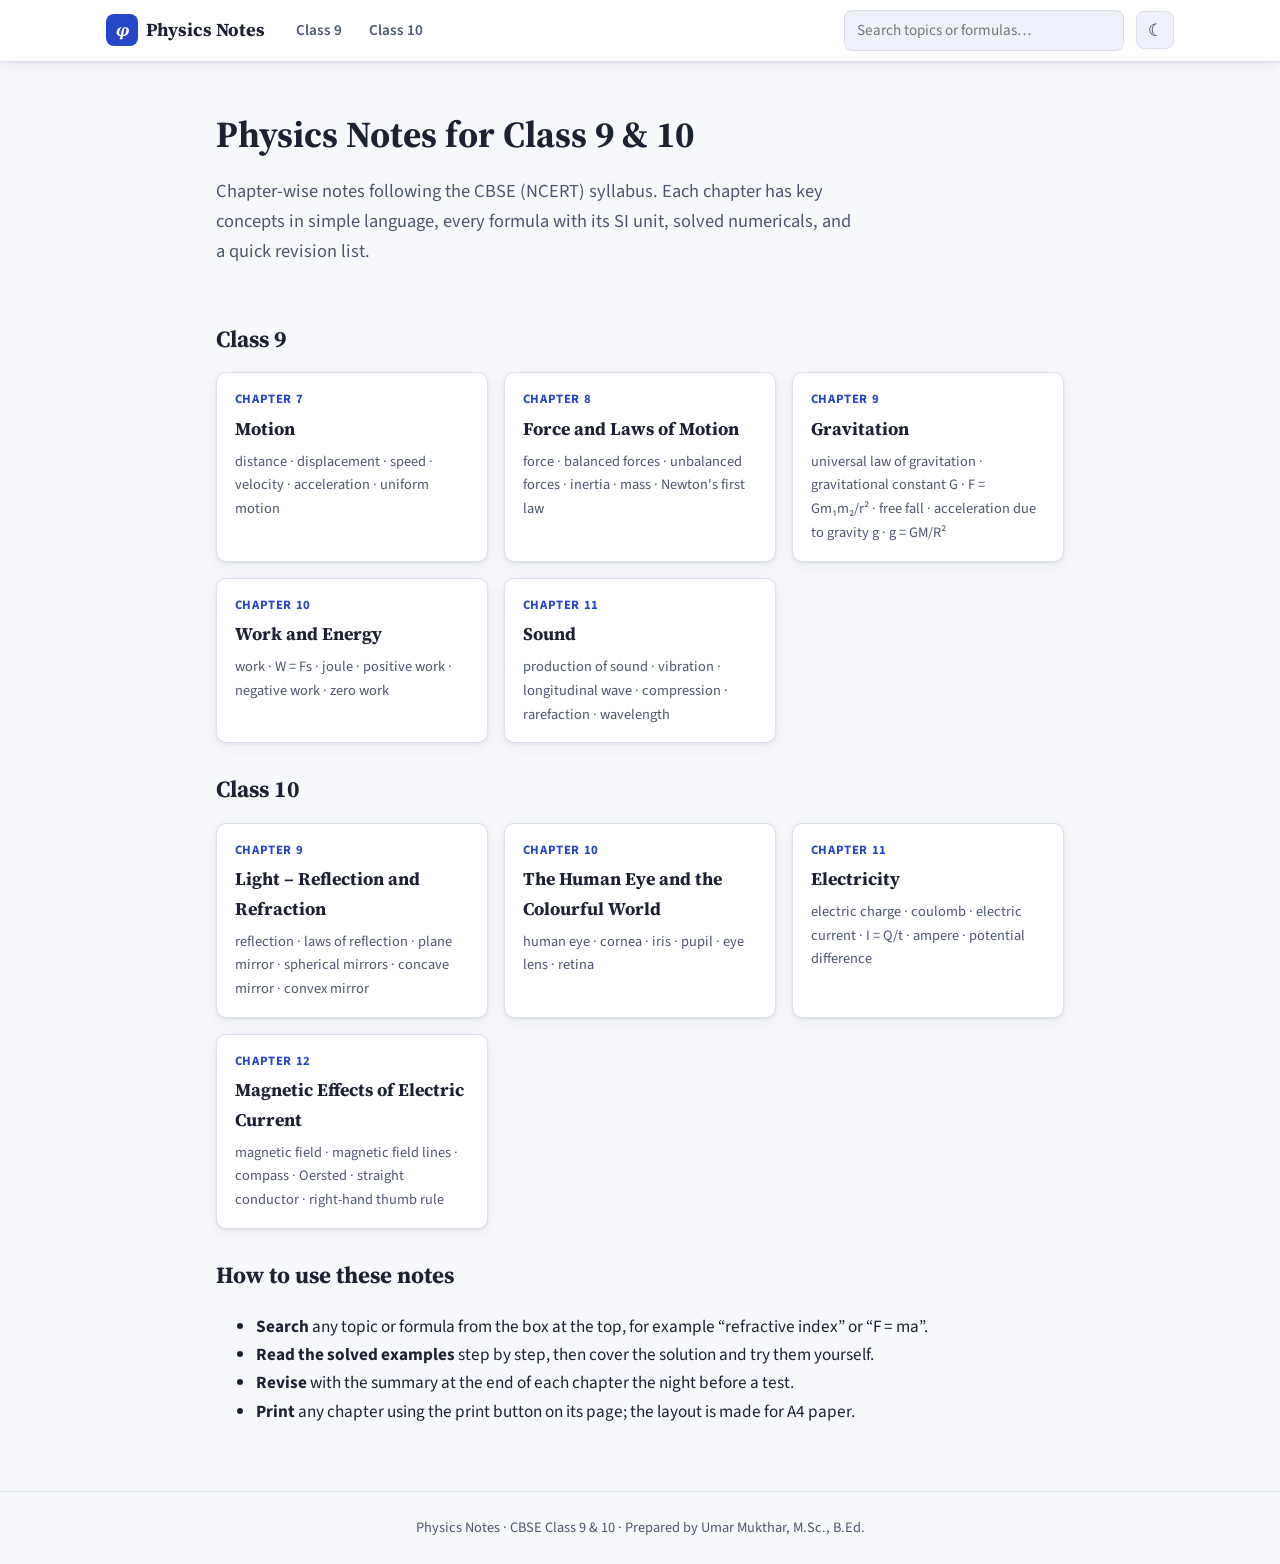
==== index.html @ c7e24188 "Add Class 9 and 10 physics notes website Home page, 9 chapter pages with concepts, formulas, solved " ====
<!doctype html>
<html lang="en">
<head>
  <meta charset="utf-8">
  <meta name="viewport" content="width=device-width, initial-scale=1">
  <title>Physics Notes – CBSE Class 9 &amp; 10</title>
  <meta name="description" content="Chapter-wise physics notes for CBSE Class 9 and 10: key concepts, formulas with SI units, solved numericals and quick revision.">
  <script>try{var t=localStorage.getItem("theme");if(t)document.documentElement.setAttribute("data-theme",t);}catch(e){}</script>
  <link rel="preconnect" href="https://fonts.googleapis.com">
  <link rel="preconnect" href="https://fonts.gstatic.com" crossorigin>
  <link href="https://fonts.googleapis.com/css2?family=Source+Sans+3:wght@400;600;700&family=Source+Serif+4:ital,wght@0,600;0,700;1,600&display=swap" rel="stylesheet">
  <link rel="stylesheet" href="css/style.css">
</head>
<body data-root="./">
  <main class="page">
    <section class="hero">
      <h1>Physics Notes for Class 9 &amp; 10</h1>
      <p>Chapter-wise notes following the CBSE (NCERT) syllabus. Each chapter has key concepts in simple language, every formula with its SI unit, solved numericals, and a quick revision list.</p>
    </section>

    <section class="class-section" id="class-9">
      <h2>Class 9</h2>
      <div class="chapter-cards" id="cards-9"></div>
    </section>

    <section class="class-section" id="class-10">
      <h2>Class 10</h2>
      <div class="chapter-cards" id="cards-10"></div>
    </section>

    <section class="class-section">
      <h2>How to use these notes</h2>
      <ul>
        <li><strong>Search</strong> any topic or formula from the box at the top, for example “refractive index” or “F = ma”.</li>
        <li><strong>Read the solved examples</strong> step by step, then cover the solution and try them yourself.</li>
        <li><strong>Revise</strong> with the summary at the end of each chapter the night before a test.</li>
        <li><strong>Print</strong> any chapter using the print button on its page; the layout is made for A4 paper.</li>
      </ul>
    </section>
  </main>
  <script src="js/main.js"></script>
</body>
</html>
---- css/style.css ----
/* ============================================================
   Physics Notes — shared stylesheet
   ============================================================ */

:root {
  --bg: #f7f8fb;
  --surface: #ffffff;
  --surface-2: #eef1f7;
  --text: #1c2233;
  --text-soft: #4d5670;
  --border: #d9deea;
  --accent: #2446c7;
  --accent-soft: #e5eafc;
  --accent-text: #ffffff;
  --formula-bg: #fff8e6;
  --formula-border: #e8b93a;
  --example-bg: #edf8f1;
  --example-border: #2f9e5b;
  --note-bg: #fdeeee;
  --note-border: #d0453f;
  --shadow: 0 1px 3px rgba(20, 30, 60, 0.08), 0 4px 16px rgba(20, 30, 60, 0.05);
  --radius: 10px;
  --maxw: 880px;
  --font-body: "Source Sans 3", system-ui, -apple-system, "Segoe UI", sans-serif;
  --font-head: "Source Serif 4", Georgia, "Times New Roman", serif;
}

:root[data-theme="dark"] {
  --bg: #11141c;
  --surface: #181c27;
  --surface-2: #202534;
  --text: #e6e9f2;
  --text-soft: #a7afc4;
  --border: #2d3446;
  --accent: #7c96ff;
  --accent-soft: #232c4d;
  --accent-text: #0e1220;
  --formula-bg: #2a2413;
  --formula-border: #b8912c;
  --example-bg: #15271d;
  --example-border: #3fae6b;
  --note-bg: #2c1a1a;
  --note-border: #d9605a;
  --shadow: 0 1px 3px rgba(0, 0, 0, 0.4);
}

@media (prefers-color-scheme: dark) {
  :root:not([data-theme="light"]) {
    --bg: #11141c;
    --surface: #181c27;
    --surface-2: #202534;
    --text: #e6e9f2;
    --text-soft: #a7afc4;
    --border: #2d3446;
    --accent: #7c96ff;
    --accent-soft: #232c4d;
    --accent-text: #0e1220;
    --formula-bg: #2a2413;
    --formula-border: #b8912c;
    --example-bg: #15271d;
    --example-border: #3fae6b;
    --note-bg: #2c1a1a;
    --note-border: #d9605a;
    --shadow: 0 1px 3px rgba(0, 0, 0, 0.4);
  }
}

* { box-sizing: border-box; }

html { scroll-behavior: smooth; }

body {
  margin: 0;
  background: var(--bg);
  color: var(--text);
  font-family: var(--font-body);
  font-size: 1.075rem;
  line-height: 1.65;
  -webkit-text-size-adjust: 100%;
}

a { color: var(--accent); }
a:hover { text-decoration-thickness: 2px; }

h1, h2, h3, h4 {
  font-family: var(--font-head);
  line-height: 1.25;
  color: var(--text);
}
h1 { font-size: clamp(1.7rem, 4vw, 2.3rem); margin: 0 0 0.4rem; }
h2 {
  font-size: 1.45rem;
  margin: 2.4rem 0 0.8rem;
  padding-bottom: 0.35rem;
  border-bottom: 2px solid var(--border);
  scroll-margin-top: 80px;
}
h3 { font-size: 1.15rem; margin: 1.6rem 0 0.5rem; scroll-margin-top: 80px; }

/* ---------- Header ---------- */
.site-header {
  position: sticky;
  top: 0;
  z-index: 50;
  background: var(--surface);
  border-bottom: 1px solid var(--border);
  box-shadow: var(--shadow);
}
.header-inner {
  max-width: 1100px;
  margin: 0 auto;
  padding: 0.6rem 16px;
  display: flex;
  align-items: center;
  gap: 0.75rem;
}
.brand {
  display: flex;
  align-items: center;
  gap: 0.5rem;
  font-family: var(--font-head);
  font-weight: 700;
  font-size: 1.15rem;
  color: var(--text);
  text-decoration: none;
  white-space: nowrap;
}
.brand-mark {
  width: 32px; height: 32px;
  border-radius: 8px;
  background: var(--accent);
  color: var(--accent-text);
  display: grid; place-items: center;
  font-family: var(--font-head);
  font-style: italic;
  font-size: 1.1rem;
}
.header-nav { display: flex; gap: 0.25rem; margin-left: 0.5rem; }
.header-nav a {
  color: var(--text-soft);
  text-decoration: none;
  padding: 0.35rem 0.7rem;
  border-radius: 6px;
  font-weight: 600;
  font-size: 0.95rem;
}
.header-nav a:hover, .header-nav a.active { background: var(--accent-soft); color: var(--accent); }

.search-wrap { position: relative; margin-left: auto; flex: 0 1 280px; }
.search-wrap input {
  width: 100%;
  padding: 0.45rem 0.75rem;
  border: 1px solid var(--border);
  border-radius: 8px;
  background: var(--surface-2);
  color: var(--text);
  font: inherit;
  font-size: 0.95rem;
}
.search-wrap input:focus { outline: 2px solid var(--accent); outline-offset: 1px; }
.search-results {
  position: absolute;
  top: calc(100% + 6px);
  right: 0;
  width: min(380px, calc(100vw - 32px));
  max-height: 60vh;
  overflow-y: auto;
  background: var(--surface);
  border: 1px solid var(--border);
  border-radius: var(--radius);
  box-shadow: 0 8px 30px rgba(0, 0, 0, 0.18);
  display: none;
}
.search-results.open { display: block; }
.search-results a {
  display: block;
  padding: 0.6rem 0.8rem;
  text-decoration: none;
  color: var(--text);
  border-bottom: 1px solid var(--border);
}
.search-results a:last-child { border-bottom: none; }
.search-results a:hover, .search-results a.focused { background: var(--accent-soft); }
.search-results .r-title { font-weight: 600; display: block; }
.search-results .r-meta { font-size: 0.85rem; color: var(--text-soft); }
.search-results .empty { padding: 0.8rem; color: var(--text-soft); }

.icon-btn {
  border: 1px solid var(--border);
  background: var(--surface-2);
  color: var(--text);
  border-radius: 8px;
  width: 38px; height: 38px;
  display: grid; place-items: center;
  cursor: pointer;
  font-size: 1.05rem;
  flex-shrink: 0;
}
.icon-btn:hover { border-color: var(--accent); }

/* ---------- Layout ---------- */
.page {
  max-width: var(--maxw);
  margin: 0 auto;
  padding: 1.6rem 16px 3rem;
}
.breadcrumb { font-size: 0.92rem; color: var(--text-soft); margin-bottom: 0.6rem; }
.breadcrumb a { color: var(--text-soft); }
.chapter-lead { color: var(--text-soft); font-size: 1.1rem; margin: 0 0 1.2rem; }

.toc {
  background: var(--surface);
  border: 1px solid var(--border);
  border-radius: var(--radius);
  padding: 1rem 1.2rem;
  margin: 1.2rem 0 1.5rem;
}
.toc strong { display: block; margin-bottom: 0.4rem; font-family: var(--font-head); }
.toc ol { margin: 0; padding-left: 1.3rem; columns: 2; column-gap: 2rem; }
.toc li { break-inside: avoid; margin: 0.15rem 0; }

/* ---------- Content boxes ---------- */
.box {
  border-radius: var(--radius);
  padding: 0.9rem 1.1rem;
  margin: 1rem 0;
  border-left: 5px solid;
  background: var(--surface);
  box-shadow: var(--shadow);
}
.box > :first-child { margin-top: 0; }
.box > :last-child { margin-bottom: 0; }
.box-title {
  display: block;
  font-weight: 700;
  font-size: 0.85rem;
  letter-spacing: 0.06em;
  text-transform: uppercase;
  margin-bottom: 0.35rem;
}
.definition { border-color: var(--accent); }
.definition .box-title { color: var(--accent); }
.note { border-color: var(--note-border); background: var(--note-bg); }
.note .box-title { color: var(--note-border); }

.formula-grid {
  display: grid;
  grid-template-columns: repeat(auto-fit, minmax(240px, 1fr));
  gap: 0.8rem;
  margin: 1rem 0;
}
.formula {
  background: var(--formula-bg);
  border: 1px solid var(--formula-border);
  border-radius: var(--radius);
  padding: 0.75rem 1rem;
}
.formula .f-name { font-weight: 700; font-size: 0.95rem; }
.formula .f-eq { font-size: 1.1rem; margin: 0.35rem 0; overflow-x: auto; overflow-y: hidden; }
.formula .f-units { font-size: 0.88rem; color: var(--text-soft); }

.example {
  background: var(--example-bg);
  border-left: 5px solid var(--example-border);
  border-radius: var(--radius);
  padding: 0.9rem 1.1rem;
  margin: 1rem 0;
}
.example .ex-q { font-weight: 600; margin: 0 0 0.5rem; }
.example .ex-q::before {
  content: attr(data-label);
  display: inline-block;
  background: var(--example-border);
  color: #fff;
  font-size: 0.78rem;
  font-weight: 700;
  padding: 0.1rem 0.5rem;
  border-radius: 4px;
  margin-right: 0.5rem;
  vertical-align: 0.1em;
}
.example .ex-sol { margin: 0; }
.example .ex-sol p { margin: 0.3rem 0; }
.example .ex-ans { font-weight: 700; margin-top: 0.4rem; }

table {
  width: 100%;
  border-collapse: collapse;
  margin: 1rem 0;
  background: var(--surface);
  font-size: 0.97rem;
}
.table-wrap { overflow-x: auto; }
th, td { border: 1px solid var(--border); padding: 0.5rem 0.7rem; text-align: left; vertical-align: top; }
th { background: var(--surface-2); font-weight: 700; }

.revision {
  background: var(--surface);
  border: 2px dashed var(--accent);
  border-radius: var(--radius);
  padding: 1rem 1.3rem;
  margin-top: 1rem;
}
.revision ul { margin: 0; padding-left: 1.2rem; }
.revision li { margin: 0.3rem 0; }

figure.diagram { margin: 1.2rem 0; text-align: center; }
figure.diagram svg { width: 100%; max-width: 440px; height: auto; }
figure.diagram figcaption { font-size: 0.9rem; color: var(--text-soft); margin-top: 0.3rem; }

mjx-container[display="true"] { overflow-x: auto; overflow-y: hidden; }

/* ---------- Prev / next ---------- */
.pager {
  display: flex;
  justify-content: space-between;
  gap: 1rem;
  margin-top: 3rem;
  padding-top: 1.2rem;
  border-top: 1px solid var(--border);
}
.pager a {
  flex: 1;
  max-width: 48%;
  background: var(--surface);
  border: 1px solid var(--border);
  border-radius: var(--radius);
  padding: 0.7rem 1rem;
  text-decoration: none;
  color: var(--text);
}
.pager a:hover { border-color: var(--accent); }
.pager .p-label { display: block; font-size: 0.8rem; color: var(--text-soft); text-transform: uppercase; letter-spacing: 0.05em; }
.pager .p-title { font-weight: 600; }
.pager .next { text-align: right; margin-left: auto; }

.print-btn {
  border: 1px solid var(--border);
  background: var(--surface);
  color: var(--text);
  border-radius: 8px;
  padding: 0.4rem 0.9rem;
  font: inherit;
  font-size: 0.92rem;
  cursor: pointer;
}
.print-btn:hover { border-color: var(--accent); }

/* ---------- Home page ---------- */
.hero { padding: 1.5rem 0 0.5rem; }
.hero p { color: var(--text-soft); font-size: 1.15rem; max-width: 640px; }
.class-section h2 { border: none; margin-top: 2rem; }
.chapter-cards {
  display: grid;
  grid-template-columns: repeat(auto-fill, minmax(250px, 1fr));
  gap: 1rem;
}
.chapter-card {
  background: var(--surface);
  border: 1px solid var(--border);
  border-radius: var(--radius);
  padding: 1rem 1.1rem;
  text-decoration: none;
  color: var(--text);
  box-shadow: var(--shadow);
  transition: transform 0.12s ease, border-color 0.12s ease;
  display: flex;
  flex-direction: column;
}
.chapter-card:hover { transform: translateY(-2px); border-color: var(--accent); }
.chapter-card .c-num { font-size: 0.8rem; color: var(--accent); font-weight: 700; letter-spacing: 0.05em; text-transform: uppercase; }
.chapter-card .c-title { font-family: var(--font-head); font-weight: 700; font-size: 1.12rem; margin: 0.2rem 0 0.4rem; }
.chapter-card .c-topics { font-size: 0.9rem; color: var(--text-soft); margin: 0; }

.site-footer {
  border-top: 1px solid var(--border);
  padding: 1.5rem 16px;
  text-align: center;
  font-size: 0.9rem;
  color: var(--text-soft);
}

/* ---------- Small screens ---------- */
@media (max-width: 700px) {
  .header-inner { flex-wrap: wrap; }
  .header-nav { order: 3; margin-left: 0; width: 100%; }
  .search-wrap { flex: 1 1 auto; }
  .brand-text { display: none; }
  .toc ol { columns: 1; }
  .pager { flex-direction: column; }
  .pager a { max-width: 100%; }
}

/* ---------- Print ---------- */
@media print {
  :root, :root[data-theme="dark"] {
    --bg: #fff; --surface: #fff; --surface-2: #f2f2f2; --text: #000; --text-soft: #333;
    --border: #999; --accent: #000; --formula-bg: #fff; --example-bg: #fff; --note-bg: #fff;
    --shadow: none;
  }
  body { font-size: 11.5pt; }
  .site-header, .pager, .site-footer, .print-btn, .toc, .no-print { display: none !important; }
  .page { max-width: none; padding: 0; }
  .box, .example, .formula, .revision { break-inside: avoid; box-shadow: none; }
  h2 { break-after: avoid; }
  a { color: #000; text-decoration: none; }
}
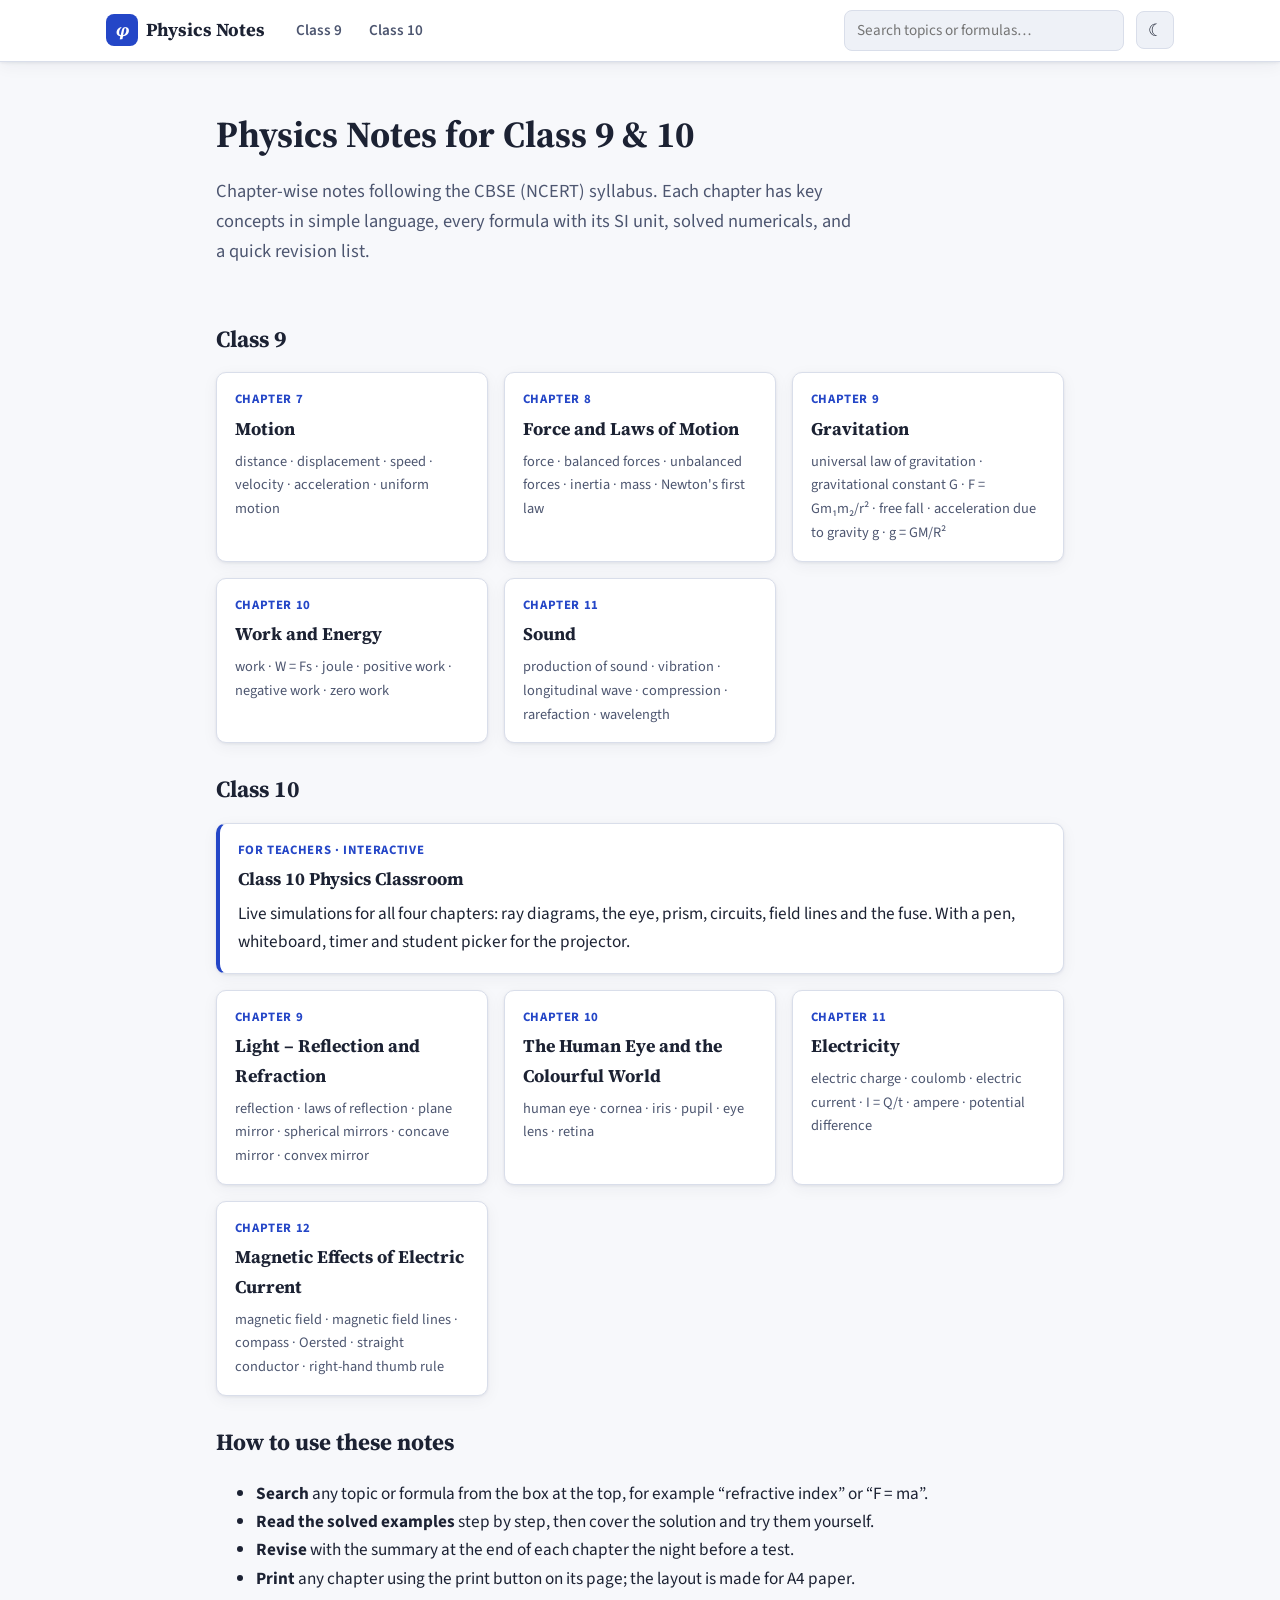
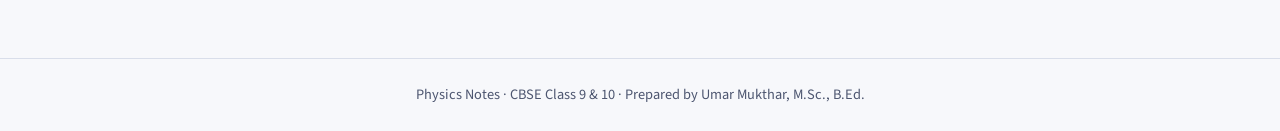
==== commit 71f0e79f: "Add interactive Class 10 physics classroom page A projector-friendly teaching page at class-10/class" ====
--- a/index.html
+++ b/index.html
@@ -25,6 +25,11 @@
 
     <section class="class-section" id="class-10">
       <h2>Class 10</h2>
+      <a class="chapter-card classroom-card" href="class-10/classroom/">
+        <div class="c-num">For teachers · Interactive</div>
+        <div class="c-title">Class 10 Physics Classroom</div>
+        <div>Live simulations for all four chapters: ray diagrams, the eye, prism, circuits, field lines and the fuse. With a pen, whiteboard, timer and student picker for the projector.</div>
+      </a>
       <div class="chapter-cards" id="cards-10"></div>
     </section>
 
--- a/css/style.css
+++ b/css/style.css
@@ -405,3 +405,6 @@
   h2 { break-after: avoid; }
   a { color: #000; text-decoration: none; }
 }
+
+/* Link card to the interactive classroom on the home page */
+.classroom-card { display: block; margin: 0 0 1rem; border-left: 4px solid var(--accent); }
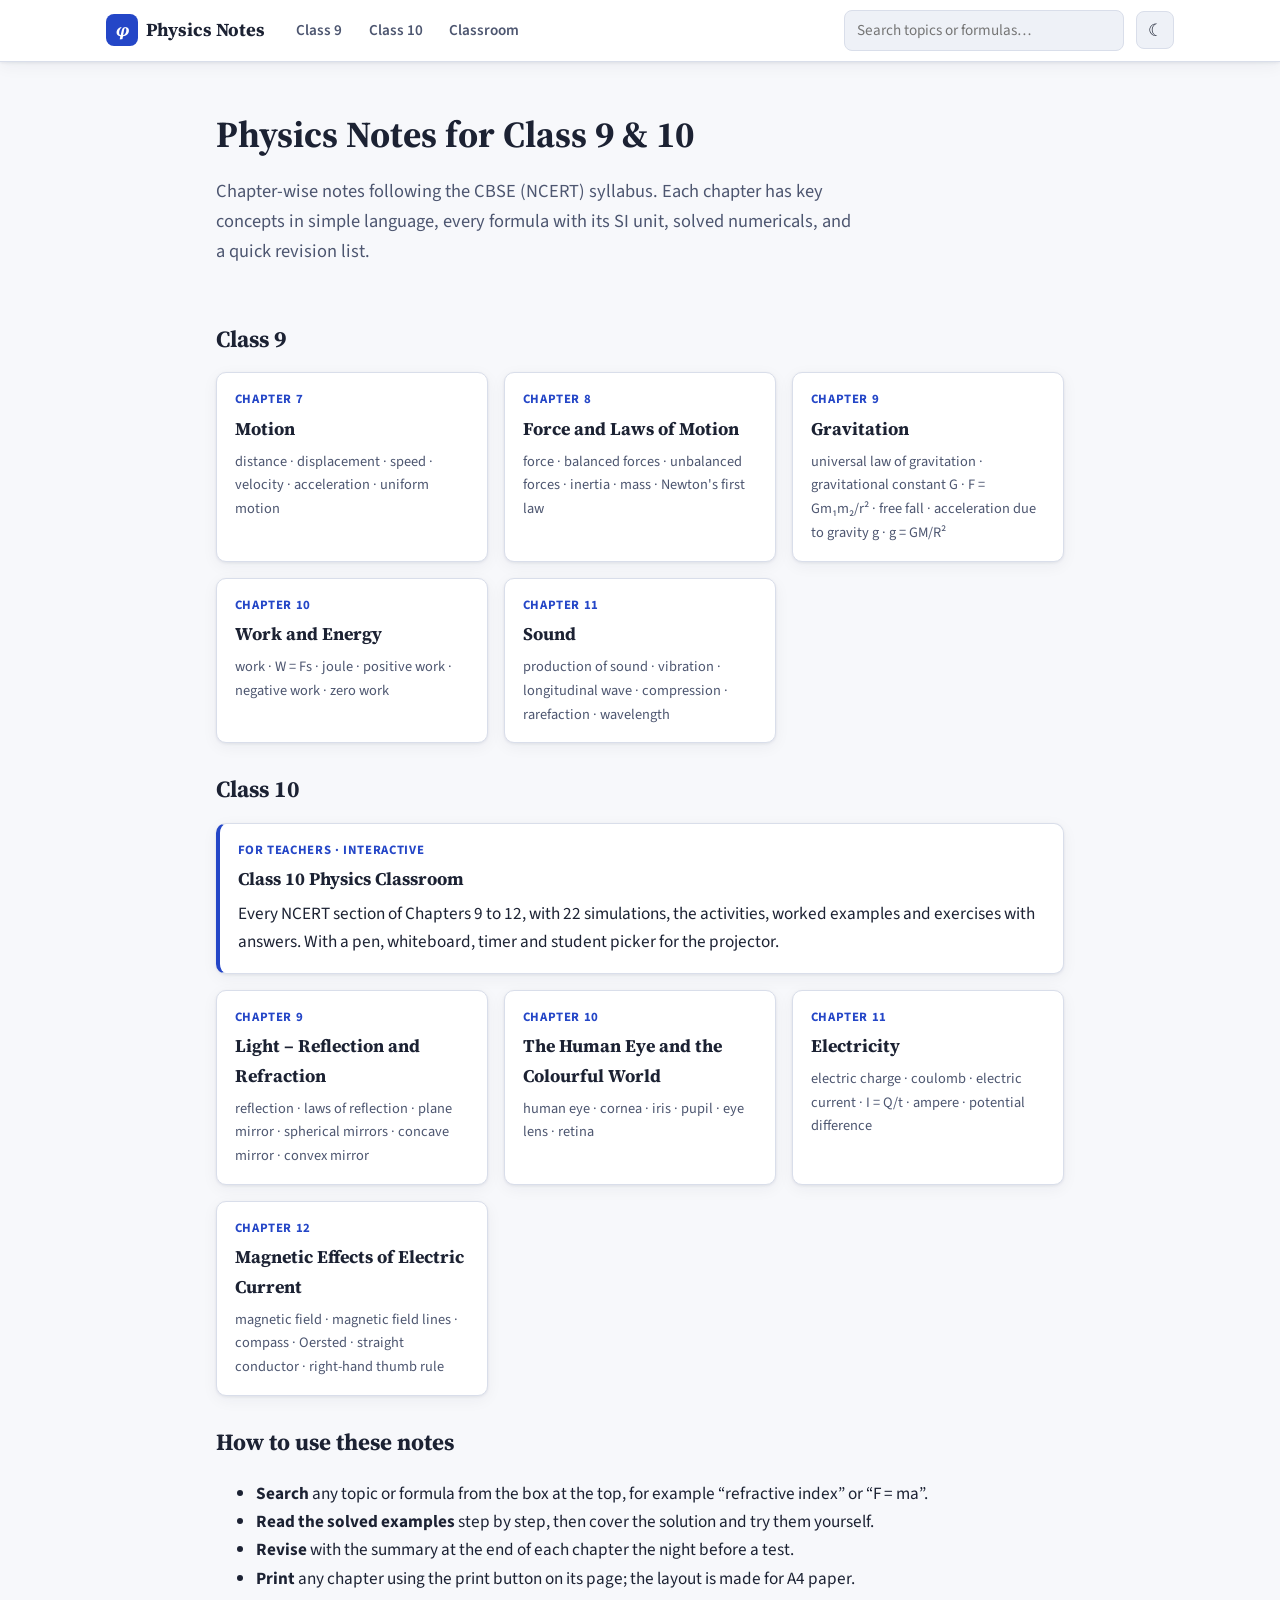
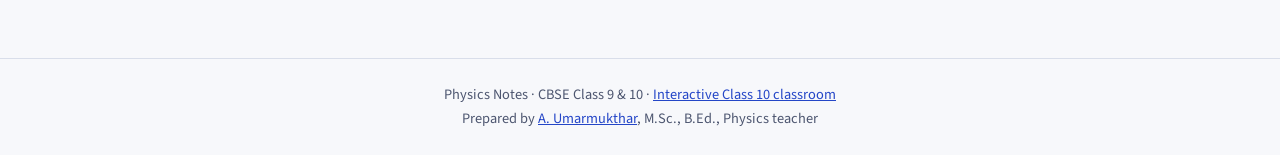
==== commit 0c86ce75: "Link the notes, the classroom and the author's resume - Notes: "Classroom" in the header, a "Teach t" ====
--- a/index.html
+++ b/index.html
@@ -28,7 +28,7 @@
       <a class="chapter-card classroom-card" href="class-10/classroom/">
         <div class="c-num">For teachers · Interactive</div>
         <div class="c-title">Class 10 Physics Classroom</div>
-        <div>Live simulations for all four chapters: ray diagrams, the eye, prism, circuits, field lines and the fuse. With a pen, whiteboard, timer and student picker for the projector.</div>
+        <div>Every NCERT section of Chapters 9 to 12, with 22 simulations, the activities, worked examples and exercises with answers. With a pen, whiteboard, timer and student picker for the projector.</div>
       </a>
       <div class="chapter-cards" id="cards-10"></div>
     </section>
--- a/css/style.css
+++ b/css/style.css
@@ -372,6 +372,12 @@
 .chapter-card .c-title { font-family: var(--font-head); font-weight: 700; font-size: 1.12rem; margin: 0.2rem 0 0.4rem; }
 .chapter-card .c-topics { font-size: 0.9rem; color: var(--text-soft); margin: 0; }
 
+.site-footer a { color: var(--accent); }
+.classroom-link { display: block; margin: 0.6rem 0 1.2rem; padding: 0.7rem 1rem; border: 1px solid var(--border);
+  border-left: 4px solid var(--accent); border-radius: 8px; background: var(--surface); color: var(--text); text-decoration: none; }
+.classroom-link strong { color: var(--accent); }
+.classroom-link span { color: var(--text-soft); font-size: 0.92rem; }
+.classroom-link:hover { border-color: var(--accent); }
 .site-footer {
   border-top: 1px solid var(--border);
   padding: 1.5rem 16px;
